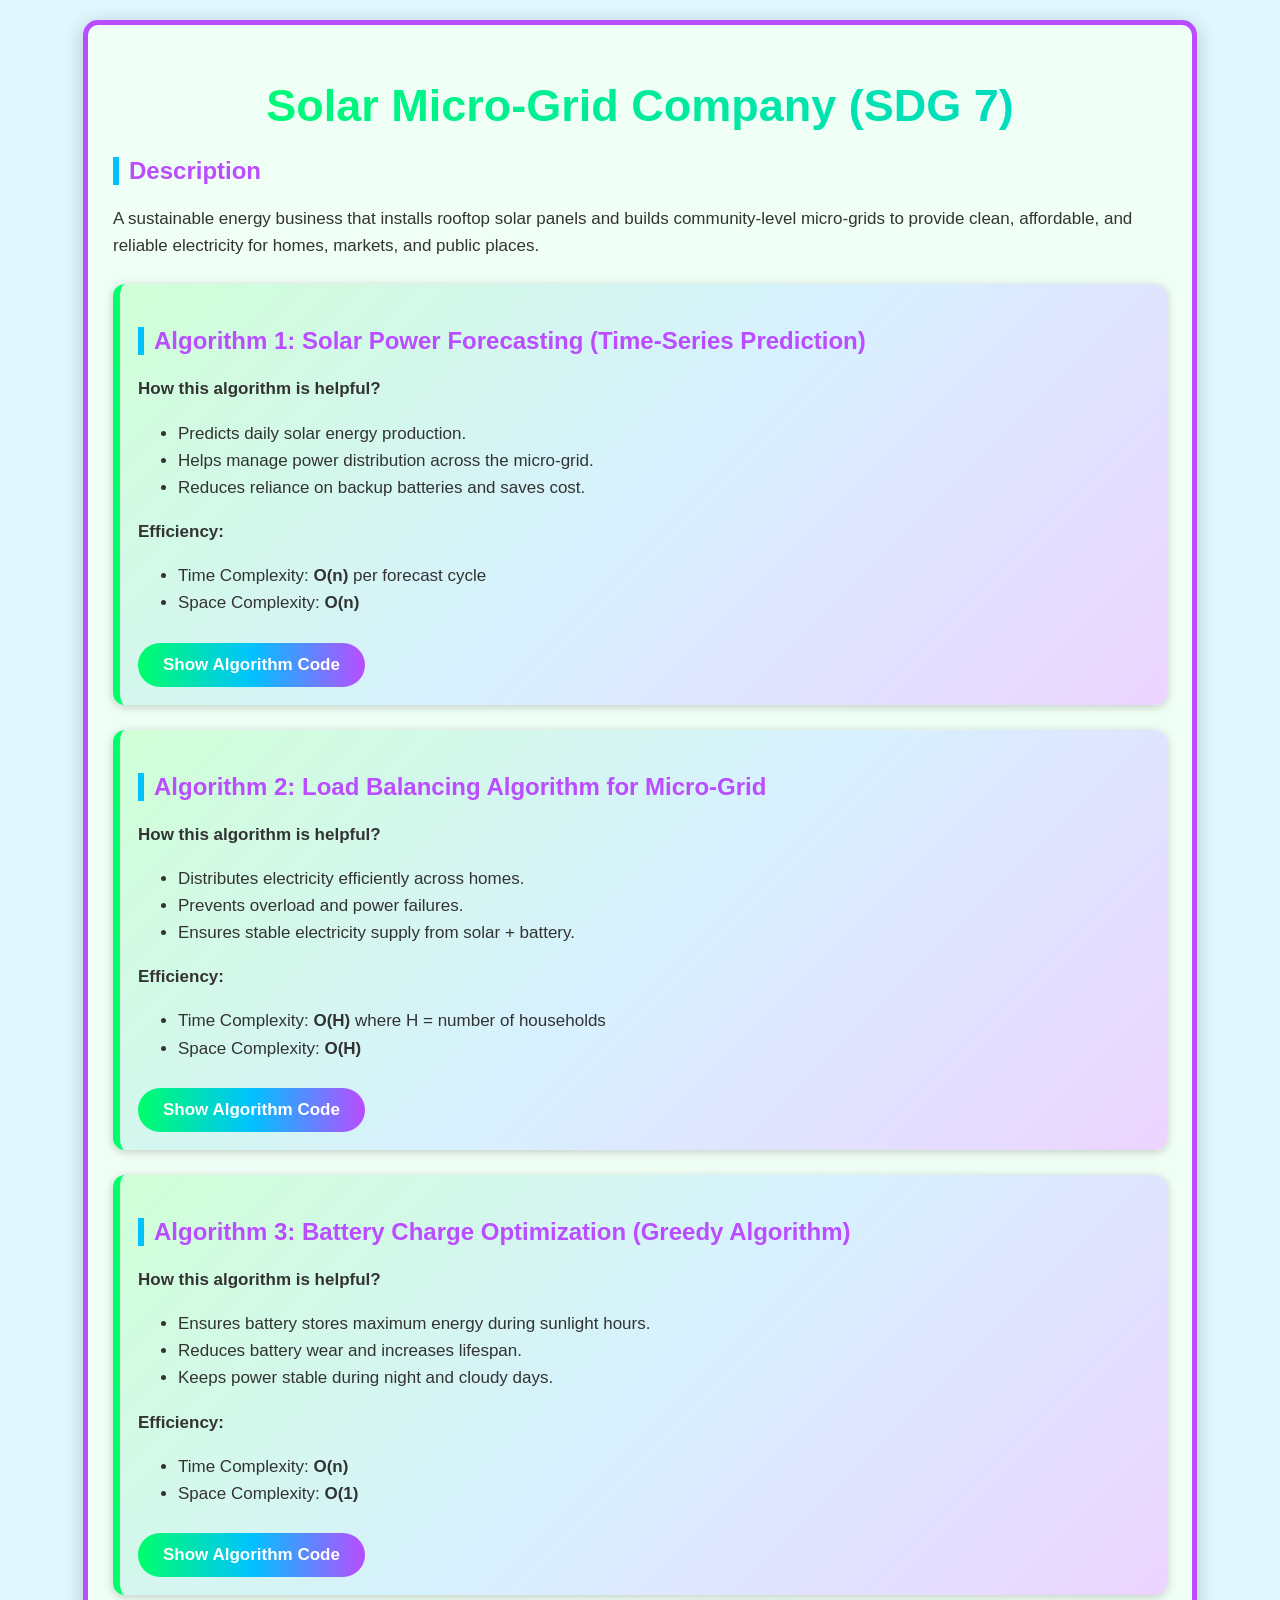
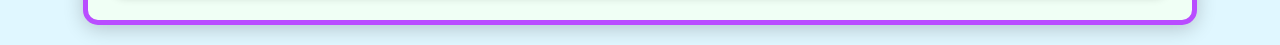
==== vidya/index.html @ 4e3381ef "Add files via upload" ====
<!DOCTYPE html>
<html lang="en">
<head>
<meta charset="UTF-8">
<title>Solar Micro-Grid Company (SDG 7)</title>
<link rel="stylesheet" href="style.css">
</head>
<body>

<div class="container">

    <!-- 🔥 Fancy Animated Title -->
    <h1 class="fancy-title">Solar Micro-Grid Company (SDG 7)</h1>

    <!-- Main Image -->

    <h2>Description</h2>
    <p>
        A sustainable energy business that installs rooftop solar panels and builds 
        community-level micro-grids to provide clean, affordable, and reliable electricity 
        for homes, markets, and public places.
    </p>

    <!-- ---------------- ALGORITHM 1 ---------------- -->
    <div class="algo-section">
        <h2>Algorithm 1: Solar Power Forecasting (Time-Series Prediction)</h2>

        <p><b>How this algorithm is helpful?</b></p>
        <ul>
            <li>Predicts daily solar energy production.</li>
            <li>Helps manage power distribution across the micro-grid.</li>
            <li>Reduces reliance on backup batteries and saves cost.</li>
        </ul>

        <p><b>Efficiency:</b></p>
        <ul>
            <li>Time Complexity: <b>O(n)</b> per forecast cycle</li>
            <li>Space Complexity: <b>O(n)</b></li>
        </ul>

        <button class="btn" onclick="toggleCode('code1')">Show Algorithm Code</button>

        <div id="code1" class="code-box">
function forecastSolar(powerData):
    avg = movingAverage(powerData)
    trend = calculateTrend(powerData)
    predicted = avg + trend
    return predicted
        </div>
    </div>

    <!-- ---------------- ALGORITHM 2 ---------------- -->
    <div class="algo-section">
        <h2>Algorithm 2: Load Balancing Algorithm for Micro-Grid</h2>

        <p><b>How this algorithm is helpful?</b></p>
        <ul>
            <li>Distributes electricity efficiently across homes.</li>
            <li>Prevents overload and power failures.</li>
            <li>Ensures stable electricity supply from solar + battery.</li>
        </ul>

        <p><b>Efficiency:</b></p>
        <ul>
            <li>Time Complexity: <b>O(H)</b> where H = number of households</li>
            <li>Space Complexity: <b>O(H)</b></li>
        </ul>

        <button class="btn" onclick="toggleCode('code2')">Show Algorithm Code</button>

        <div id="code2" class="code-box">
function balanceLoad(houses, solarOutput):
    for each house in houses:
        allocate = solarOutput / houses.count
        if house.demand > allocate:
            supplyFromBattery(house)
        else:
            provideSolar(house)
    return updatedDistribution
        </div>
    </div>

    <!-- ---------------- ALGORITHM 3 ---------------- -->
    <div class="algo-section">
        <h2>Algorithm 3: Battery Charge Optimization (Greedy Algorithm)</h2>

        <p><b>How this algorithm is helpful?</b></p>
        <ul>
            <li>Ensures battery stores maximum energy during sunlight hours.</li>
            <li>Reduces battery wear and increases lifespan.</li>
            <li>Keeps power stable during night and cloudy days.</li>
        </ul>

        <p><b>Efficiency:</b></p>
        <ul>
            <li>Time Complexity: <b>O(n)</b></li>
            <li>Space Complexity: <b>O(1)</b></li>
        </ul>

        <button class="btn" onclick="toggleCode('code3')">Show Algorithm Code</button>

        <div id="code3" class="code-box">
function optimizeBattery(solarOutput, batteryCapacity):
    if solarOutput > batteryCapacity.remaining:
        charge(batteryCapacity.remaining)
    else:
        charge(solarOutput)
    return batteryStatus
        </div>
    </div>

</div>

<script>
function toggleCode(id) {
    let box = document.getElementById(id);
    box.style.display = (box.style.display === "none") ? "block" : "none";
}
</script>

</body>
</html>
---- vidya/style.css ----
body {
    font-family: Arial, sans-serif;
    background: #e0f7ff;
    margin: 0;
    padding: 20px;
}

/* Main container */
.container {
    width: 85%;
    margin: auto;
    background: #f0fff5;
    padding: 25px;
    border-radius: 15px;
    border: 5px solid #b94dff;
    box-shadow: 0 4px 20px rgba(0,0,0,0.2);
}

/* 🔥 Fancy Animated Title */
.fancy-title {
    font-size: 45px;
    font-weight: 900;
    text-align: center;

    /* animated gradient */
    background: linear-gradient(270deg, #b94dff, #00c2ff, #00ff6a);
    background-size: 300% 300%;

    /* for WebKit browsers */
    -webkit-background-clip: text;
    -webkit-text-fill-color: transparent;

    /* standard fallback */
    background-clip: text;
    color: transparent;

    /* animation */
    animation: shine 3s infinite linear;
    margin-bottom: 25px;
}

/* Left → Right (or right→left depending on positions) shine animation */
@keyframes shine {
    0%   { background-position: 200% 50%; }
    100% { background-position:   0% 50%; }
}



/* Image */
.main-img {
    width: 40%;
    max-width: 350px;
    display: block;
    margin: 10px auto 25px auto;
    border-radius: 12px;
    border: 4px solid #00ff6a;
}

/* Headings */
h2 {
    color: #b94dff;
    margin-top: 25px;
    border-left: 6px solid #00c2ff;
    padding-left: 10px;
}

/* Text */
p, li {
    font-size: 17px;
    line-height: 1.6;
    color: #333;
}

/* Algorithm card background */
.algo-section {
    margin-top: 25px;
    padding: 18px;
    background: linear-gradient(135deg, #d0ffd6, #d7f1ff, #ecd4ff);
    border-left: 7px solid #00ff6a;
    border-radius: 12px;
    box-shadow: 0 2px 10px rgba(0,0,0,0.2);
}

/* Button */
.btn {
    background: linear-gradient(to right, #00ff6a, #00c2ff, #b94dff);
    color: white;
    padding: 12px 25px;
    border: none;
    border-radius: 30px;
    cursor: pointer;
    font-size: 17px;
    margin-top: 10px;
    font-weight: bold;
    transition: 0.3s;
}

.btn:hover {
    transform: scale(1.07);
}

/* Code box */
.code-box {
    background: #111;
    color: #00ffea;
    padding: 15px;
    border-radius: 10px;
    white-space: pre-wrap;
    display: none;
    margin-top: 15px;
    font-family: Consolas, monospace;
    border: 2px solid #b94dff;
}
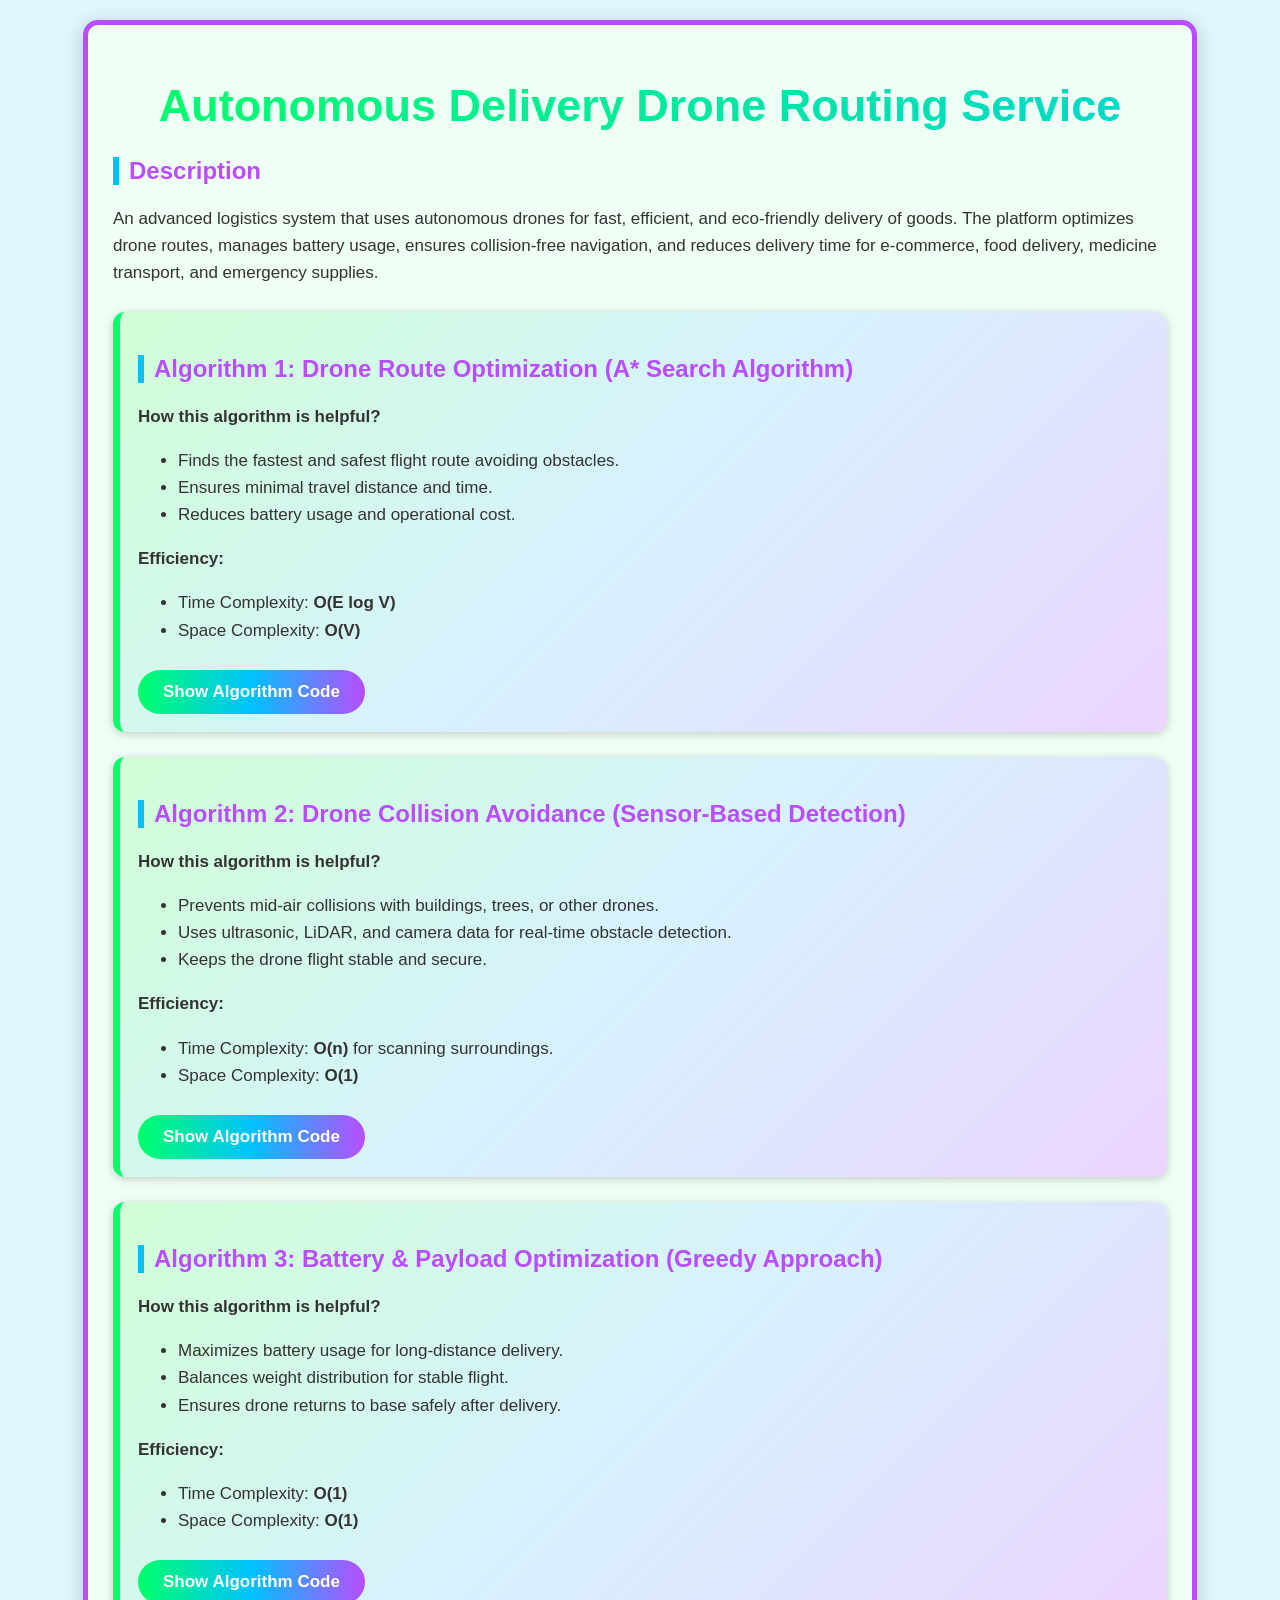
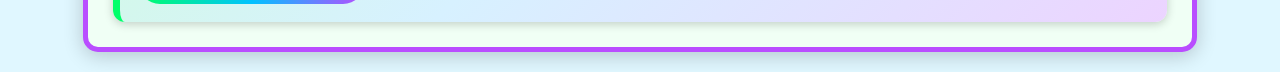
==== commit 3fd2e1b3: "Update index.html" ====
--- a/vidya/index.html
+++ b/vidya/index.html
@@ -2,7 +2,7 @@
 <html lang="en">
 <head>
 <meta charset="UTF-8">
-<title>Solar Micro-Grid Company (SDG 7)</title>
+<title>Autonomous Delivery Drone Routing Service</title>
 <link rel="stylesheet" href="style.css">
 </head>
 <body>
@@ -10,102 +10,118 @@
 <div class="container">
 
     <!-- 🔥 Fancy Animated Title -->
-    <h1 class="fancy-title">Solar Micro-Grid Company (SDG 7)</h1>
+    <h1 class="fancy-title">Autonomous Delivery Drone Routing Service</h1>
 
     <!-- Main Image -->
-
     <h2>Description</h2>
     <p>
-        A sustainable energy business that installs rooftop solar panels and builds 
-        community-level micro-grids to provide clean, affordable, and reliable electricity 
-        for homes, markets, and public places.
+        An advanced logistics system that uses autonomous drones for fast, 
+        efficient, and eco-friendly delivery of goods. The platform optimizes drone routes, 
+        manages battery usage, ensures collision-free navigation, and reduces delivery time 
+        for e-commerce, food delivery, medicine transport, and emergency supplies.
     </p>
 
     <!-- ---------------- ALGORITHM 1 ---------------- -->
     <div class="algo-section">
-        <h2>Algorithm 1: Solar Power Forecasting (Time-Series Prediction)</h2>
+        <h2>Algorithm 1: Drone Route Optimization (A* Search Algorithm)</h2>
 
         <p><b>How this algorithm is helpful?</b></p>
         <ul>
-            <li>Predicts daily solar energy production.</li>
-            <li>Helps manage power distribution across the micro-grid.</li>
-            <li>Reduces reliance on backup batteries and saves cost.</li>
+            <li>Finds the fastest and safest flight route avoiding obstacles.</li>
+            <li>Ensures minimal travel distance and time.</li>
+            <li>Reduces battery usage and operational cost.</li>
         </ul>
 
         <p><b>Efficiency:</b></p>
         <ul>
-            <li>Time Complexity: <b>O(n)</b> per forecast cycle</li>
-            <li>Space Complexity: <b>O(n)</b></li>
+            <li>Time Complexity: <b>O(E log V)</b></li>
+            <li>Space Complexity: <b>O(V)</b></li>
         </ul>
 
         <button class="btn" onclick="toggleCode('code1')">Show Algorithm Code</button>
 
         <div id="code1" class="code-box">
-function forecastSolar(powerData):
-    avg = movingAverage(powerData)
-    trend = calculateTrend(powerData)
-    predicted = avg + trend
-    return predicted
+function Astar(start, goal):
+    openSet = priorityQueue()
+    openSet.push(start)
+
+    while openSet is not empty:
+        current = openSet.popLowestCost()
+
+        if current == goal:
+            return reconstructPath(current)
+
+        for each neighbor in current.neighbors:
+            cost = current.g + distance(current, neighbor)
+            if cost < neighbor.g:
+                neighbor.g = cost
+                neighbor.f = cost + heuristic(neighbor, goal)
+                openSet.push(neighbor)
+    return failure
         </div>
     </div>
 
     <!-- ---------------- ALGORITHM 2 ---------------- -->
     <div class="algo-section">
-        <h2>Algorithm 2: Load Balancing Algorithm for Micro-Grid</h2>
+        <h2>Algorithm 2: Drone Collision Avoidance (Sensor-Based Detection)</h2>
 
         <p><b>How this algorithm is helpful?</b></p>
         <ul>
-            <li>Distributes electricity efficiently across homes.</li>
-            <li>Prevents overload and power failures.</li>
-            <li>Ensures stable electricity supply from solar + battery.</li>
+            <li>Prevents mid-air collisions with buildings, trees, or other drones.</li>
+            <li>Uses ultrasonic, LiDAR, and camera data for real-time obstacle detection.</li>
+            <li>Keeps the drone flight stable and secure.</li>
         </ul>
 
         <p><b>Efficiency:</b></p>
         <ul>
-            <li>Time Complexity: <b>O(H)</b> where H = number of households</li>
-            <li>Space Complexity: <b>O(H)</b></li>
+            <li>Time Complexity: <b>O(n)</b> for scanning surroundings.</li>
+            <li>Space Complexity: <b>O(1)</b></li>
         </ul>
 
         <button class="btn" onclick="toggleCode('code2')">Show Algorithm Code</button>
 
         <div id="code2" class="code-box">
-function balanceLoad(houses, solarOutput):
-    for each house in houses:
-        allocate = solarOutput / houses.count
-        if house.demand > allocate:
-            supplyFromBattery(house)
-        else:
-            provideSolar(house)
-    return updatedDistribution
+function avoidCollision(drone):
+    obstacles = scanSurroundings()
+
+    for each obj in obstacles:
+        if distance(drone, obj) < safetyLimit:
+            adjustPath(drone, obj.position)
+    return drone.newPath
         </div>
     </div>
 
     <!-- ---------------- ALGORITHM 3 ---------------- -->
     <div class="algo-section">
-        <h2>Algorithm 3: Battery Charge Optimization (Greedy Algorithm)</h2>
+        <h2>Algorithm 3: Battery & Payload Optimization (Greedy Approach)</h2>
 
         <p><b>How this algorithm is helpful?</b></p>
         <ul>
-            <li>Ensures battery stores maximum energy during sunlight hours.</li>
-            <li>Reduces battery wear and increases lifespan.</li>
-            <li>Keeps power stable during night and cloudy days.</li>
+            <li>Maximizes battery usage for long-distance delivery.</li>
+            <li>Balances weight distribution for stable flight.</li>
+            <li>Ensures drone returns to base safely after delivery.</li>
         </ul>
 
         <p><b>Efficiency:</b></p>
         <ul>
-            <li>Time Complexity: <b>O(n)</b></li>
+            <li>Time Complexity: <b>O(1)</b></li>
             <li>Space Complexity: <b>O(1)</b></li>
         </ul>
 
         <button class="btn" onclick="toggleCode('code3')">Show Algorithm Code</button>
 
         <div id="code3" class="code-box">
-function optimizeBattery(solarOutput, batteryCapacity):
-    if solarOutput > batteryCapacity.remaining:
-        charge(batteryCapacity.remaining)
+function optimizeBattery(drone):
+    if drone.payloadWeight > maxLimit:
+        reducePayload(drone)
+
+    requiredEnergy = calculateEnergy(drone.distance)
+
+    if requiredEnergy < drone.battery:
+        allowFlight()
     else:
-        charge(solarOutput)
-    return batteryStatus
+        rerouteToChargingStation()
+    return updatedStatus
         </div>
     </div>
 
